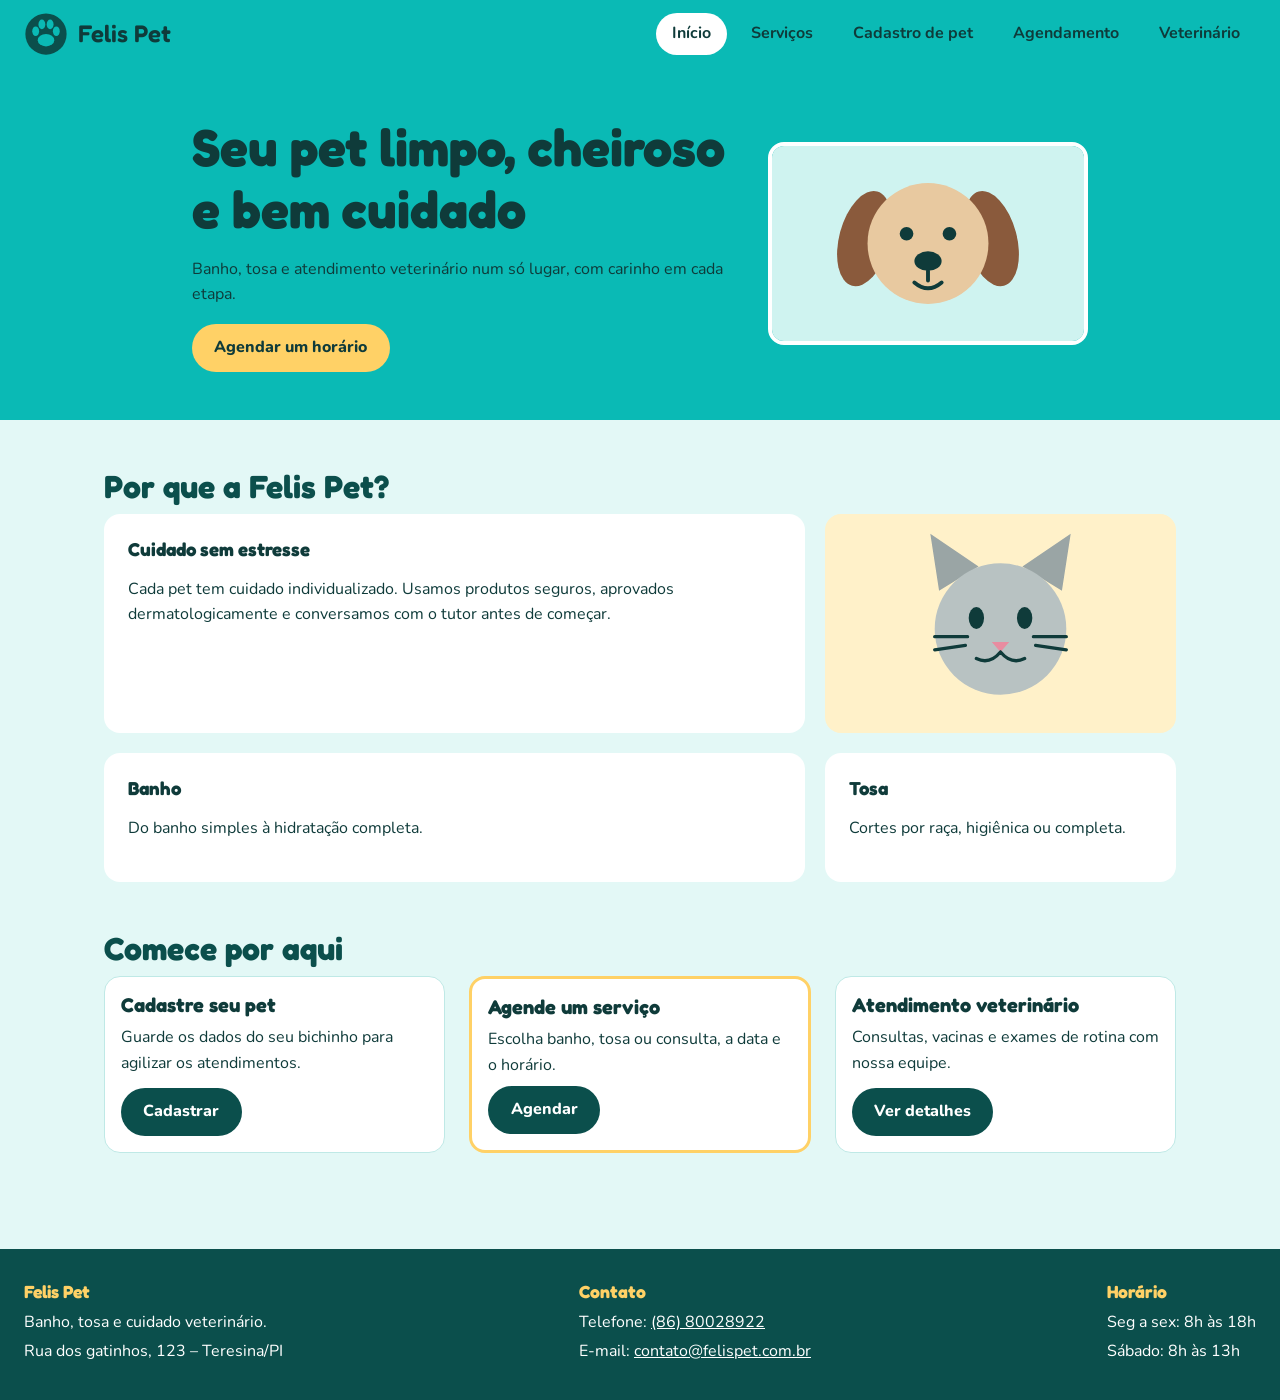
==== felispet/index.html @ 2738fe93 "Projeto Felis Pet" ====
<!DOCTYPE html>
<html lang="pt-BR">

<head>
<meta charset="UTF-8">
<meta name="viewport" content="width=device-width, initial-scale=1">

<title>Início | Felis Pet</title>

<link rel="preconnect" href="https://fonts.googleapis.com">
<link href="https://fonts.googleapis.com/css2?family=Fredoka:wght@500;600&family=Nunito:wght@400;700;800&display=swap" rel="stylesheet">
<link rel="stylesheet" href="css/style.css">
</head>

<body>
<header class="cabecalho">
<a class="cabecalho__marca" href="index.html"><img class="cabecalho__logo" src="images/logo.svg" alt="">Felis Pet</a>
<nav class="menu" aria-label="Menu principal">
    <ul class="menu__lista">
        <li><a class="menu__link menu__link--ativo" href="index.html" aria-current="page">Início</a></li>
        <li><a class="menu__link" href="html/servicos.html">Serviços</a></li>
        <li><a class="menu__link" href="html/cadastro-pet.html">Cadastro de pet</a></li>
        <li><a class="menu__link" href="html/agendamento.html">Agendamento</a></li>
        <li><a class="menu__link" href="html/veterinario.html">Veterinário</a></li>
    </ul>
</nav>
</header>
<section class="hero">
    <div class="hero__texto">
        <h1 class="hero__titulo">Seu pet limpo, cheiroso e bem cuidado</h1>
        <p>Banho, tosa e atendimento veterinário num só lugar, com carinho em cada etapa.</p>
        <a class="botao botao--destaque" href="html/agendamento.html">Agendar um horário</a>
    </div>
    <img class="hero__imagem" src="images/cachorro.svg" alt="Ilustração de um cachorro feliz">
</section>

<main class="principal">
    <section class="secao">
        <h2 class="secao__titulo">Por que a Felis Pet?</h2>
<div class="painel">
    <article class="painel__missao">
    <h3>Cuidado sem estresse</h3>
    <p>Cada pet tem cuidado individualizado. Usamos produtos seguros, aprovados dermatologicamente e conversamos com o tutor antes de começar.</p>
</article>

<img class="painel__foto" src="images/gato.svg" alt="Ilustração de um gato cinza">
<article class="painel__banho">
    <h3>Banho</h3>
    <p>Do banho simples à hidratação completa.</p>
</article>

<article class="painel__tosa">
    <h3>Tosa</h3>
    <p>Cortes por raça, higiênica ou completa.</p>
</article>

</div>
</section>
<section class="secao">
    <h2 class="secao__titulo">Comece por aqui</h2>
    <div class="grade">
<article class="card">
    <div class="card__conteudo">
        <h3 class="card__titulo">Cadastre seu pet</h3>
        <p class="card__descricao">Guarde os dados do seu bichinho para agilizar os atendimentos.</p>
        <a class="card__botao botao" href="html/cadastro-pet.html">Cadastrar</a>
    </div>
</article>

<article class="card card--destaque">
    <div class="card__conteudo">
        <h3 class="card__titulo">Agende um serviço</h3>
        <p class="card__descricao">Escolha banho, tosa ou consulta, a data e o horário.</p>
        <a class="card__botao botao" href="html/agendamento.html">Agendar</a>
    </div>
</article>

<article class="card">
    <div class="card__conteudo">
        <h3 class="card__titulo">Atendimento veterinário</h3>
        <p class="card__descricao">Consultas, vacinas e exames de rotina com nossa equipe.</p>
        <a class="card__botao botao" href="html/veterinario.html">Ver detalhes</a>
    </div>
</article>

</div>
</section>
</main>

<footer class="rodape">
<section>
    <h2 class="rodape__titulo">Felis Pet</h2>
    <p>Banho, tosa e cuidado veterinário.</p>
    <p>Rua dos gatinhos, 123 – Teresina/PI</p>
</section>
<section>
    <h2 class="rodape__titulo">Contato</h2>
    <p>Telefone: <a class="rodape__link" href="tel:+558680028922">(86) 80028922</a></p>
    <p>E-mail: <a class="rodape__link" href="mailto:contato@felispet.com.br">contato@felispet.com.br</a></p>
</section>
<section>
    <h2 class="rodape__titulo">Horário</h2>
    <p>Seg a sex: 8h às 18h</p>
    <p>Sábado: 8h às 13h</p>
</section>
</footer>
</body>
</html>
---- felispet/css/style.css ----
:root{
    --tiffany:#0ABAB5;
    --tiffany-escuro:#0B4F4C;
    --tiffany-claro:#E3F8F6;
    --tinta:#0F3B3A;
    --manteiga:#FFD166;
    --branco:#fff;
    --raio:16px
}

*,*::before,*::after{
    box-sizing:border-box
}

body{
    margin:0;
    font-family:"Nunito",system-ui,sans-serif;
    color:var(--tinta);
    background:var(--tiffany-claro);
    line-height:1.6
}

img{
    max-width:100%;
    height:auto;
    display:block
}

h1,h2,h3{
    font-family:"Fredoka","Nunito",system-ui,sans-serif;
    line-height:1.2;
    margin:0 0 8px
}

a{
    color:var(--tiffany-escuro)
}

:focus-visible{
    outline:3px solid var(--manteiga);
    outline-offset:3px;
    box-shadow:0 0 0 5px var(--tiffany-escuro)
}

/* Cabeçalho e menu (Flexbox) */
.cabecalho{
    background:var(--tiffany);
    padding:12px 24px;
    display:flex;
    flex-direction:row;
    justify-content:space-between;
    align-items:center;
    flex-wrap:wrap;gap:16px
}

.cabecalho__marca{
    display:flex;
    align-items:center;
    gap:9.6px;
    text-decoration:none;
    color:var(--tinta);
    font-family:"Fredoka",sans-serif;
    font-size:24px;
    font-weight:600
}

.cabecalho__logo{
    width:44px;
    height:44px
}

.menu__lista{
    display:flex;
    flex-direction:row;
    flex-wrap:wrap;
    gap:8px;
    list-style:none;
    margin:0;
    padding:0
}

.menu__link{
    display:block;
    padding:8px 16px;
    border-radius:32px;
    color:var(--tinta);
    text-decoration:none;
    font-weight:700;
    transition:background .2s,color .2s
}

.menu__link:hover{
    background:var(--tiffany-escuro);
    color:var(--branco)
}

.menu__link--ativo{
    background:var(--branco)
}

/* Estrutura */
.principal{
    max-width:1120px;
    margin:0 auto;
    padding:32px 24px 48px
}

.secao{
    margin-bottom:48px
}

.secao__titulo{
    font-size:32px;
    color:var(--tiffany-escuro)
}
.secao__intro{
    max-width:60ch;
    margin-bottom:24px
}

/* Hero (Flexbox) */
.hero{
    background:var(--tiffany);
    display:flex;
    flex-direction:row;
    justify-content:center;
    align-items:center;
    gap:32px;
    padding:48px 24px
}

.hero__texto{
    max-width:544px
}

.hero__titulo{
    font-size:48px
}
.hero__imagem{
    width:320px;
    border-radius:var(--raio);
    border:4px solid var(--branco)
}

/* Botões */
.botao{
    display:inline-block;
    padding:11.2px 22.4px;
    border:0;
    border-radius:32px;
    background:var(--tiffany-escuro);
    color:var(--branco);
    font:inherit;
    font-weight:800;
    text-decoration:none;
    cursor:pointer;
    transition:transform .15s,background .15s
}

.botao:hover{
    background:var(--tinta);
    transform:translateY(-2px)
}

.botao--destaque{
    background:var(--manteiga);
    color:var(--tinta)
}

.botao--destaque:hover{
    background:var(--branco)
}

/* Painel da home (Grid com areas) */
.painel{
    display:grid;
    grid-template-columns:2fr 1fr;
    grid-template-areas:"missao foto" "banho tosa";
    gap:20px
}

.painel__missao{
    grid-area:missao
}

.painel__foto{
    grid-area:foto;
    border-radius:var(--raio)
}

.painel__banho{
    grid-area:banho
}

.painel__tosa{
    grid-area:tosa
}

.painel__missao,.painel__banho,.painel__tosa{
    background:var(--branco);
    padding:24px;
    border-radius:var(--raio)
}

/* Grade de cartões (Grid auto-fit) */
.grade{
    display:grid;
    grid-template-columns:repeat(auto-fit,minmax(256px,1fr));
    gap:24px
}

.card{
    background:var(--branco);
    border:1px solid #bfe9e6;
    border-radius:var(--raio);
    overflow:hidden;
    display:flex;
    flex-direction:column;
    transition:box-shadow .2s
}

.card:hover{
    box-shadow:0 6px 18px rgba(11,79,76,.2)
}
.card__imagem{
    width:100%;
    aspect-ratio:8/5;
    object-fit:cover
}

.card__conteudo{
    padding:16px;
    display:flex;
    flex-direction:column;
    gap:8px;
    flex:1
}

.card__titulo{
    font-size:20px;
    margin:0
}

.card__descricao{
    margin:0;
    flex:1
}

.card__preco{
    font-weight:800;
    color:var(--tiffany-escuro)
}

.card__botao{
    align-self:flex-start
}

.card--destaque{
    border:3px solid var(--manteiga)
}

/* Lista de veterinários (Flexbox com wrap) */
.equipe{
    display:flex;
    flex-wrap:wrap;
    gap:24px
}

.equipe__item{
    flex:1 1 240px;
    background:var(--branco);
    padding:20px;
    border-radius:var(--raio);
    border-left:6px solid var(--tiffany)
}

.equipe__nome{
    margin:0;
    font-size:19.2px
}

/* Formulários */
.formulario{
    background:var(--branco);
    padding:24px;
    border-radius:var(--raio);
    display:flex;
    flex-direction:column;
    gap:16px;
    max-width:704px
}

.formulario__linha{
    display:flex;
    flex-wrap:wrap;
    gap:16px
}

.formulario__campo{
    flex:1 1 192px;
    display:flex;
    flex-direction:column;
    gap:4px;
    font-weight:700
}

.formulario__entrada{
    padding:9.6px 12px;
    border:2px solid #9fdcd8;
    border-radius:8px;
    font:inherit;
    font-weight:400;
    background:var(--branco)
}

.formulario__entrada:hover{
    border-color:var(--tiffany)
}

.formulario__entrada:focus-visible{
    border-color:var(--tiffany-escuro)
}

.formulario__opcoes{
    border:0;
    padding:0;
    margin:0;
    display:flex;
    flex-wrap:wrap;
    gap:16px
}

/* Rodapé (Flexbox) */
.rodape{
    background:var(--tiffany-escuro);
    color:var(--branco);
    padding:32px 24px;
    display:flex;
    flex-direction:row;
    justify-content:space-between;
    align-items:flex-start;
    flex-wrap:wrap;
    gap:24px
}

.rodape__titulo{
    font-size:17.6px;
    color:var(--manteiga)
}

.rodape__link{
    color:var(--branco)
}

.rodape p{
    margin:3.2px 0
}

/* Responsividade */
@media screen and (min-width:769px){
    .hero__titulo{
        font-size:52px
    }
    .principal{
    padding-top:48px
    }
    
}

@media screen and (max-width:768px){
 .hero{
    flex-direction:column;
    text-align:center
}
.hero__titulo{
    font-size:36px
}

.hero__imagem{
    width:100%;
    max-width:320px
}

 .painel{
    grid-template-columns:1fr;
    grid-template-areas:"missao" "foto" "banho" "tosa"
}

 .cabecalho{
    justify-content:center
}

.menu__lista{
    justify-content:center
}

 .grade{
    grid-template-columns:repeat(2,1fr)
}

}

@media screen and (max-width:480px){
 .cabecalho{
    flex-direction:column;
    padding:12px
}

.menu__lista{
    flex-direction:column;
    align-items:stretch;
    text-align:center;
    width:100%
}

 .grade{
    grid-template-columns:1fr
}

.principal{
    padding:24px 16px 32px
}

.secao__titulo{
    font-size:25.6px
}

 .rodape{
    flex-direction:column
}

.formulario{
    padding:16px
}

.botao{
    width:100%;
    text-align:center
}

}
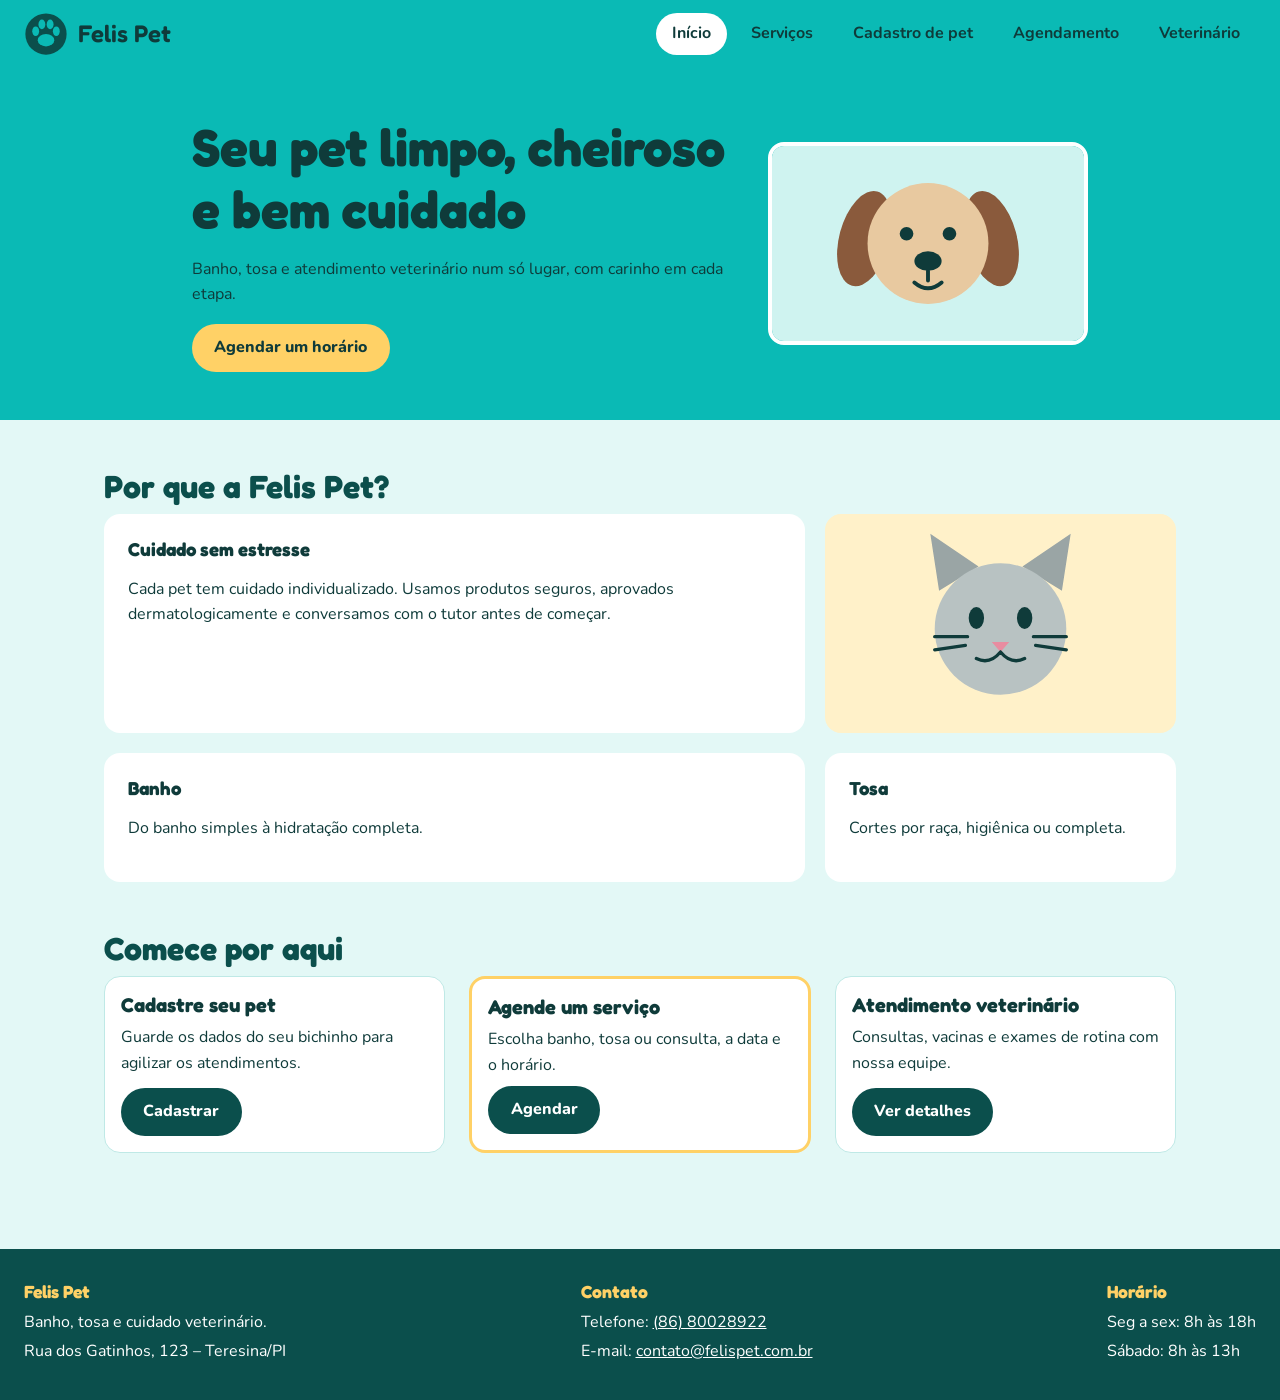
==== commit d2123d9f: "Atualizações" ====
--- a/felispet/index.html
+++ b/felispet/index.html
@@ -91,7 +91,7 @@
 <section>
     <h2 class="rodape__titulo">Felis Pet</h2>
     <p>Banho, tosa e cuidado veterinário.</p>
-    <p>Rua dos gatinhos, 123 – Teresina/PI</p>
+    <p>Rua dos Gatinhos, 123 – Teresina/PI</p>
 </section>
 <section>
     <h2 class="rodape__titulo">Contato</h2>
